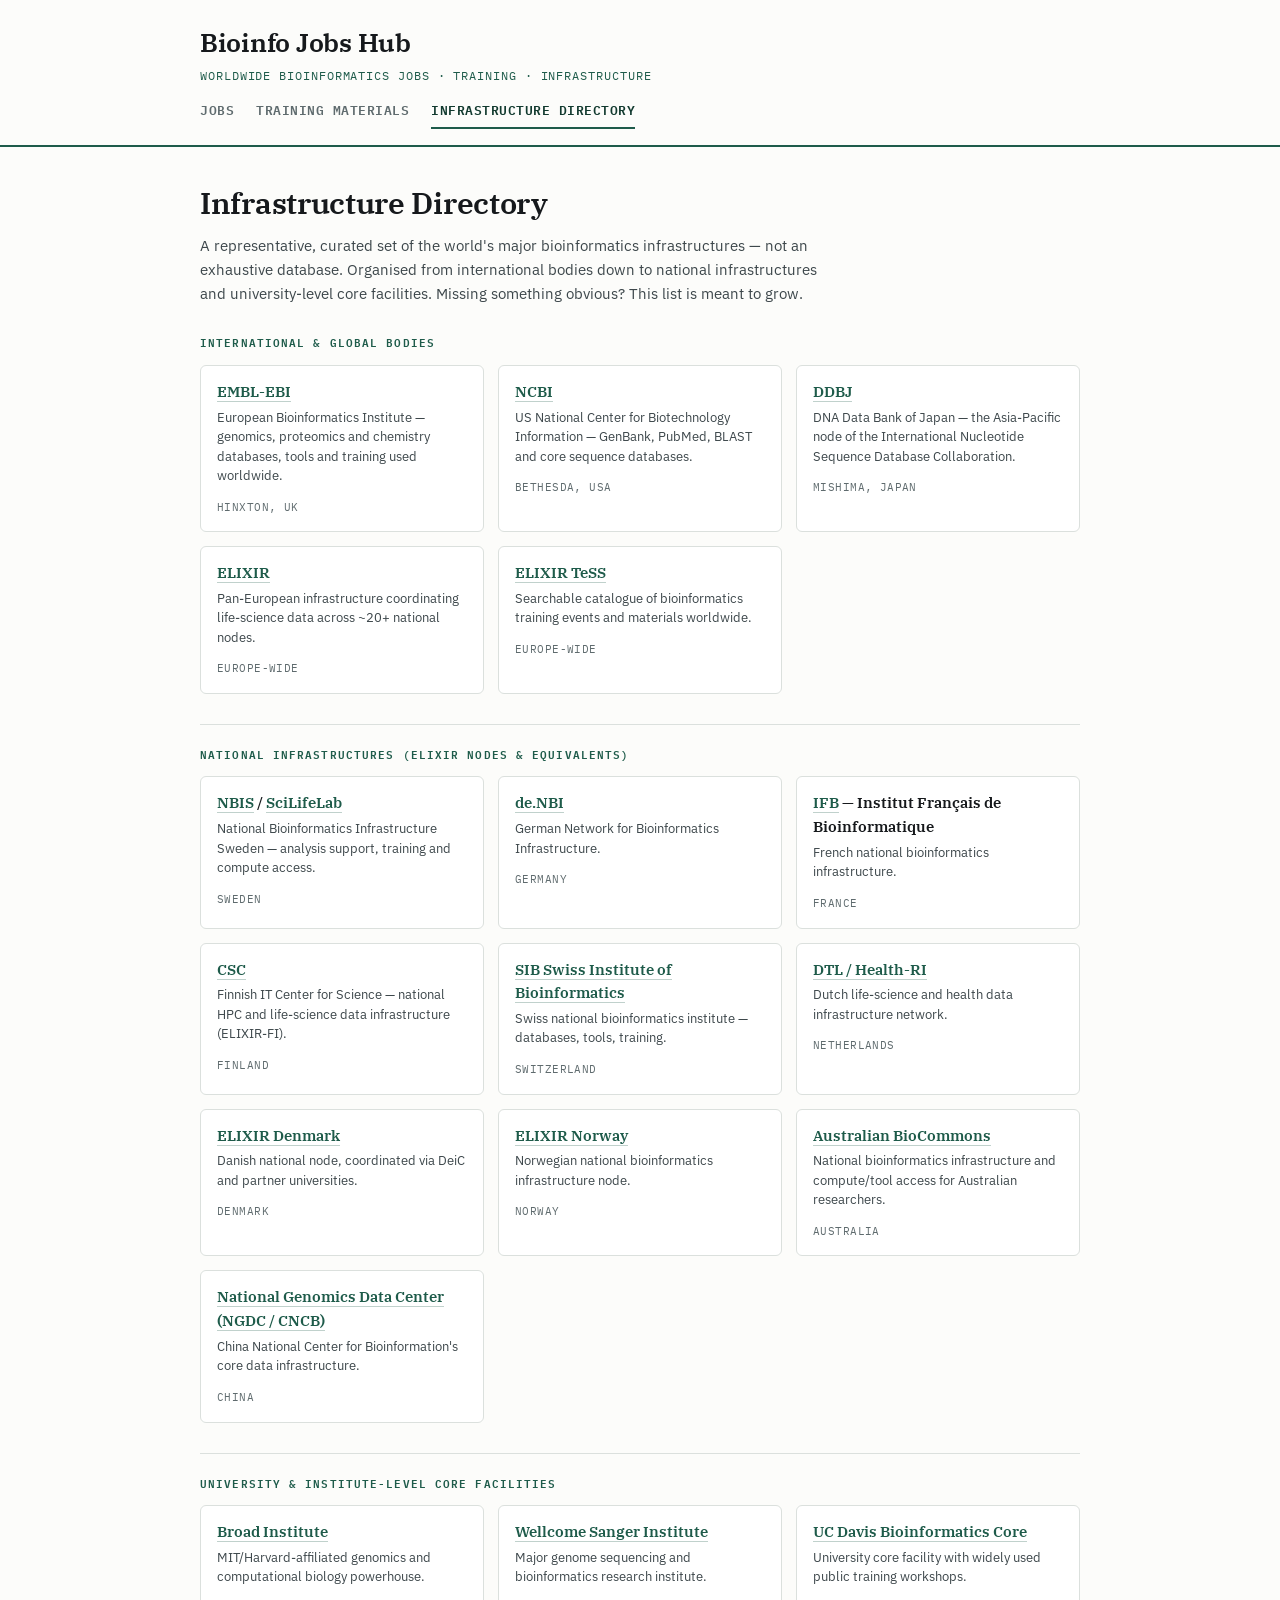
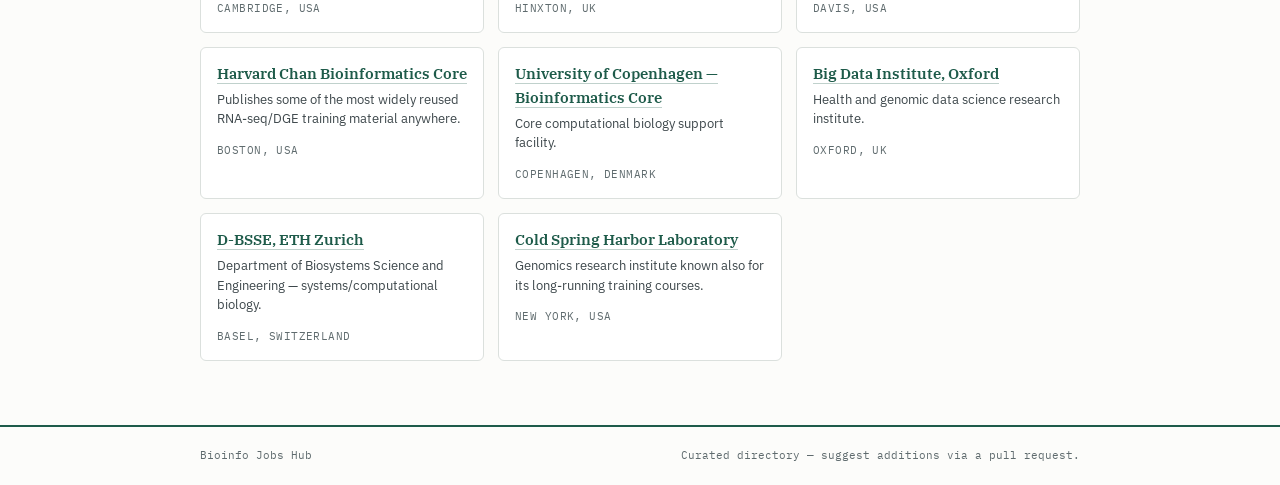
==== infrastructure.html @ d7e903f0 "Initial site: worldwide bioinformatics jobs board, training materials and infrastructure directory -" ====
<!DOCTYPE html>
<html lang="en">
<head>
<meta charset="utf-8">
<meta name="viewport" content="width=device-width, initial-scale=1">
<title>Infrastructure Directory — Bioinfo Jobs Hub</title>
<meta name="description" content="Worldwide bioinformatics infrastructure: international bodies, national infrastructures, and university-level core facilities.">
<link rel="preconnect" href="https://fonts.googleapis.com">
<link rel="preconnect" href="https://fonts.gstatic.com" crossorigin>
<link href="https://fonts.googleapis.com/css2?family=IBM+Plex+Mono:wght@400;500;600&family=IBM+Plex+Sans:wght@400;500;600&family=IBM+Plex+Serif:wght@400;500;600&display=swap" rel="stylesheet">
<link rel="stylesheet" href="assets/style.css">
</head>
<body>

<header class="site">
  <div class="wrap">
    <h1 class="brand"><a href="index.html">Bioinfo Jobs Hub</a></h1>
    <p class="tagline">Worldwide bioinformatics jobs · training · infrastructure</p>
    <nav class="tabs">
      <a href="index.html">Jobs</a>
      <a href="training.html">Training Materials</a>
      <a href="infrastructure.html" class="active">Infrastructure Directory</a>
    </nav>
  </div>
</header>

<main>
  <div class="wrap">
    <h1 class="page-title">Infrastructure Directory</h1>
    <p class="page-sub">A representative, curated set of the world's major bioinformatics infrastructures — not an exhaustive database. Organised from international bodies down to national infrastructures and university-level core facilities. Missing something obvious? This list is meant to grow.</p>

    <section class="category">
      <h2>International &amp; global bodies</h2>
      <div class="res-grid">
        <div class="res-card"><h3><a href="https://www.ebi.ac.uk/" target="_blank" rel="noopener">EMBL-EBI</a></h3><p>European Bioinformatics Institute — genomics, proteomics and chemistry databases, tools and training used worldwide.</p><span class="loc">Hinxton, UK</span></div>
        <div class="res-card"><h3><a href="https://www.ncbi.nlm.nih.gov/" target="_blank" rel="noopener">NCBI</a></h3><p>US National Center for Biotechnology Information — GenBank, PubMed, BLAST and core sequence databases.</p><span class="loc">Bethesda, USA</span></div>
        <div class="res-card"><h3><a href="https://www.ddbj.nig.ac.jp/" target="_blank" rel="noopener">DDBJ</a></h3><p>DNA Data Bank of Japan — the Asia-Pacific node of the International Nucleotide Sequence Database Collaboration.</p><span class="loc">Mishima, Japan</span></div>
        <div class="res-card"><h3><a href="https://elixir-europe.org/" target="_blank" rel="noopener">ELIXIR</a></h3><p>Pan-European infrastructure coordinating life-science data across ~20+ national nodes.</p><span class="loc">Europe-wide</span></div>
        <div class="res-card"><h3><a href="https://tess.elixir-europe.org/" target="_blank" rel="noopener">ELIXIR TeSS</a></h3><p>Searchable catalogue of bioinformatics training events and materials worldwide.</p><span class="loc">Europe-wide</span></div>
      </div>
    </section>

    <section class="category">
      <h2>National infrastructures (ELIXIR nodes &amp; equivalents)</h2>
      <div class="res-grid">
        <div class="res-card"><h3><a href="https://nbis.se/" target="_blank" rel="noopener">NBIS</a> / <a href="https://www.scilifelab.se/" target="_blank" rel="noopener">SciLifeLab</a></h3><p>National Bioinformatics Infrastructure Sweden — analysis support, training and compute access.</p><span class="loc">Sweden</span></div>
        <div class="res-card"><h3><a href="https://www.denbi.de/" target="_blank" rel="noopener">de.NBI</a></h3><p>German Network for Bioinformatics Infrastructure.</p><span class="loc">Germany</span></div>
        <div class="res-card"><h3><a href="https://www.france-bioinformatique.fr/" target="_blank" rel="noopener">IFB</a> — Institut Français de Bioinformatique</h3><p>French national bioinformatics infrastructure.</p><span class="loc">France</span></div>
        <div class="res-card"><h3><a href="https://www.csc.fi/" target="_blank" rel="noopener">CSC</a></h3><p>Finnish IT Center for Science — national HPC and life-science data infrastructure (ELIXIR-FI).</p><span class="loc">Finland</span></div>
        <div class="res-card"><h3><a href="https://www.sib.swiss/" target="_blank" rel="noopener">SIB Swiss Institute of Bioinformatics</a></h3><p>Swiss national bioinformatics institute — databases, tools, training.</p><span class="loc">Switzerland</span></div>
        <div class="res-card"><h3><a href="https://www.dtls.nl/" target="_blank" rel="noopener">DTL / Health-RI</a></h3><p>Dutch life-science and health data infrastructure network.</p><span class="loc">Netherlands</span></div>
        <div class="res-card"><h3><a href="https://elixirdenmark.dk/" target="_blank" rel="noopener">ELIXIR Denmark</a></h3><p>Danish national node, coordinated via DeiC and partner universities.</p><span class="loc">Denmark</span></div>
        <div class="res-card"><h3><a href="https://elixir.no/" target="_blank" rel="noopener">ELIXIR Norway</a></h3><p>Norwegian national bioinformatics infrastructure node.</p><span class="loc">Norway</span></div>
        <div class="res-card"><h3><a href="https://www.biocommons.org.au/" target="_blank" rel="noopener">Australian BioCommons</a></h3><p>National bioinformatics infrastructure and compute/tool access for Australian researchers.</p><span class="loc">Australia</span></div>
        <div class="res-card"><h3><a href="https://ngdc.cncb.ac.cn/" target="_blank" rel="noopener">National Genomics Data Center (NGDC / CNCB)</a></h3><p>China National Center for Bioinformation's core data infrastructure.</p><span class="loc">China</span></div>
      </div>
    </section>

    <section class="category">
      <h2>University &amp; institute-level core facilities</h2>
      <div class="res-grid">
        <div class="res-card"><h3><a href="https://www.broadinstitute.org/" target="_blank" rel="noopener">Broad Institute</a></h3><p>MIT/Harvard-affiliated genomics and computational biology powerhouse.</p><span class="loc">Cambridge, USA</span></div>
        <div class="res-card"><h3><a href="https://www.sanger.ac.uk/" target="_blank" rel="noopener">Wellcome Sanger Institute</a></h3><p>Major genome sequencing and bioinformatics research institute.</p><span class="loc">Hinxton, UK</span></div>
        <div class="res-card"><h3><a href="https://bioinformatics.ucdavis.edu/" target="_blank" rel="noopener">UC Davis Bioinformatics Core</a></h3><p>University core facility with widely used public training workshops.</p><span class="loc">Davis, USA</span></div>
        <div class="res-card"><h3><a href="https://bioinformatics.sph.harvard.edu/" target="_blank" rel="noopener">Harvard Chan Bioinformatics Core</a></h3><p>Publishes some of the most widely reused RNA-seq/DGE training material anywhere.</p><span class="loc">Boston, USA</span></div>
        <div class="res-card"><h3><a href="https://www.bmc.med.ku.dk/" target="_blank" rel="noopener">University of Copenhagen — Bioinformatics Core</a></h3><p>Core computational biology support facility.</p><span class="loc">Copenhagen, Denmark</span></div>
        <div class="res-card"><h3><a href="https://www.bdi.ox.ac.uk/" target="_blank" rel="noopener">Big Data Institute, Oxford</a></h3><p>Health and genomic data science research institute.</p><span class="loc">Oxford, UK</span></div>
        <div class="res-card"><h3><a href="https://bsse.ethz.ch/" target="_blank" rel="noopener">D-BSSE, ETH Zurich</a></h3><p>Department of Biosystems Science and Engineering — systems/computational biology.</p><span class="loc">Basel, Switzerland</span></div>
        <div class="res-card"><h3><a href="https://www.cshl.edu/" target="_blank" rel="noopener">Cold Spring Harbor Laboratory</a></h3><p>Genomics research institute known also for its long-running training courses.</p><span class="loc">New York, USA</span></div>
      </div>
    </section>

  </div>
</main>

<footer class="site">
  <div class="wrap">
    <span>Bioinfo Jobs Hub</span>
    <span>Curated directory — suggest additions via a pull request.</span>
  </div>
</footer>

</body>
</html>
---- assets/style.css ----
:root{
  --ink:#16191c;
  --ink-soft:#3d474b;
  --paper:#fcfcfa;
  --spruce:#1e5b4a;
  --spruce-deep:#123a2f;
  --tint:#e8efeb;
  --rail:#5f6b6e;
  --hair:#dbe0dd;
  --measure:920px;
}

*{box-sizing:border-box;}

body{
  margin:0;
  background:var(--paper);
  color:var(--ink);
  font-family:"IBM Plex Sans",-apple-system,BlinkMacSystemFont,"Segoe UI",Helvetica,Arial,sans-serif;
  font-size:15px;
  line-height:1.58;
  -webkit-font-smoothing:antialiased;
}

a{color:var(--spruce);text-decoration:none;border-bottom:1px solid rgba(30,91,74,.28);}
a:hover{border-bottom-color:var(--spruce);}
a:focus-visible{outline:2px solid var(--spruce);outline-offset:2px;border-radius:2px;}

.wrap{max-width:var(--measure);margin:0 auto;padding:0 20px;}

/* ---------- header / nav ---------- */

header.site{border-bottom:2px solid var(--spruce);background:var(--paper);}
header.site .wrap{padding:22px 20px 16px;}

.brand{
  font-family:"IBM Plex Serif",Georgia,serif;
  font-weight:600;
  font-size:26px;
  letter-spacing:-.01em;
  margin:0 0 4px;
  color:var(--ink);
}
.brand a{color:inherit;border-bottom:0;}
.tagline{
  font-family:"IBM Plex Mono",ui-monospace,monospace;
  font-size:11.5px;
  letter-spacing:.08em;
  text-transform:uppercase;
  color:var(--spruce);
  margin:0 0 16px;
}

nav.tabs{display:flex;gap:22px;flex-wrap:wrap;}
nav.tabs a{
  font-family:"IBM Plex Mono",ui-monospace,monospace;
  font-size:12.5px;
  font-weight:600;
  letter-spacing:.04em;
  text-transform:uppercase;
  color:var(--rail);
  border-bottom:2px solid transparent;
  padding-bottom:6px;
}
nav.tabs a:hover{color:var(--spruce);}
nav.tabs a.active{color:var(--spruce-deep);border-bottom-color:var(--spruce);}

/* ---------- main ---------- */

main{padding:32px 0 64px;}

h1.page-title{
  font-family:"IBM Plex Serif",Georgia,serif;
  font-size:30px;
  font-weight:600;
  margin:0 0 8px;
  letter-spacing:-.01em;
}
p.page-sub{color:var(--ink-soft);margin:0 0 28px;max-width:640px;}

.status-bar{
  display:flex;
  flex-wrap:wrap;
  gap:8px 20px;
  align-items:center;
  font-family:"IBM Plex Mono",ui-monospace,monospace;
  font-size:11.5px;
  color:var(--rail);
  border-top:1px solid var(--hair);
  border-bottom:1px solid var(--hair);
  padding:10px 0;
  margin:0 0 26px;
}
.status-bar b{color:var(--spruce-deep);}
.status-dot{display:inline-block;width:7px;height:7px;border-radius:50%;margin-right:5px;vertical-align:middle;}
.status-dot.ok{background:var(--spruce);}
.status-dot.stale{background:#b8860b;}
.status-dot.fail{background:#b13a3a;}

/* ---------- controls ---------- */

.controls{
  display:flex;
  flex-wrap:wrap;
  gap:10px;
  margin:0 0 22px;
}
.controls input[type="search"],
.controls select{
  font-family:inherit;
  font-size:13.5px;
  padding:9px 12px;
  border:1px solid var(--hair);
  border-radius:4px;
  background:#fff;
  color:var(--ink);
}
.controls input[type="search"]{flex:1 1 240px;}
.controls select{flex:0 0 auto;}

/* ---------- job cards ---------- */

.job-list{display:flex;flex-direction:column;gap:0;}
.job-card{
  padding:16px 0;
  border-bottom:1px solid var(--hair);
  display:grid;
  grid-template-columns:1fr auto;
  gap:4px 16px;
}
.job-card:first-child{padding-top:0;}
.job-title{
  font-family:"IBM Plex Serif",Georgia,serif;
  font-size:16.5px;
  font-weight:600;
  margin:0;
  grid-column:1;
}
.job-org{font-size:13.5px;color:var(--ink-soft);grid-column:1;margin:2px 0 6px;}
.job-meta{
  grid-column:1;
  display:flex;
  flex-wrap:wrap;
  gap:6px 14px;
  font-family:"IBM Plex Mono",ui-monospace,monospace;
  font-size:11px;
  color:var(--rail);
}
.job-meta .tag{
  background:var(--tint);
  color:var(--spruce-deep);
  padding:2px 7px;
  border-radius:3px;
  font-weight:500;
}
.job-when{
  grid-column:2;
  grid-row:1 / span 3;
  align-self:start;
  font-family:"IBM Plex Mono",ui-monospace,monospace;
  font-size:11px;
  color:var(--rail);
  white-space:nowrap;
  text-align:right;
  padding-top:3px;
}
.job-card a.job-link{border-bottom:0;color:inherit;}
.job-card a.job-link:hover .job-title{border-bottom:1px solid var(--spruce);}
.empty-state{color:var(--rail);font-style:italic;padding:20px 0;}

/* ---------- elsewhere panel ---------- */

.elsewhere{
  margin-top:40px;
  padding-top:20px;
  border-top:2px solid var(--spruce);
}
.elsewhere h2{
  font-family:"IBM Plex Mono",ui-monospace,monospace;
  font-size:11px;
  font-weight:600;
  letter-spacing:.1em;
  text-transform:uppercase;
  color:var(--spruce);
  margin:0 0 10px;
}
.elsewhere p{color:var(--ink-soft);font-size:13.5px;margin:0 0 12px;}
.elsewhere ul{margin:0;padding-left:18px;}
.elsewhere li{margin-bottom:6px;font-size:13.5px;}

/* ---------- directory (training / infrastructure) ---------- */

.category{
  margin-top:30px;
  padding-top:20px;
  border-top:1px solid var(--hair);
}
.category:first-of-type{margin-top:0;padding-top:0;border-top:0;}
.category h2{
  font-family:"IBM Plex Mono",ui-monospace,monospace;
  font-size:11px;
  font-weight:600;
  letter-spacing:.1em;
  text-transform:uppercase;
  color:var(--spruce);
  margin:0 0 14px;
}
.res-grid{display:grid;grid-template-columns:repeat(auto-fill,minmax(260px,1fr));gap:14px;}
.res-card{
  border:1px solid var(--hair);
  border-radius:6px;
  padding:14px 16px;
  background:#fff;
}
.res-card h3{
  font-family:"IBM Plex Serif",Georgia,serif;
  font-size:15px;
  font-weight:600;
  margin:0 0 4px;
}
.res-card p{font-size:13px;color:var(--ink-soft);margin:0 0 8px;line-height:1.5;}
.res-card .loc{
  font-family:"IBM Plex Mono",ui-monospace,monospace;
  font-size:10.5px;
  color:var(--rail);
  text-transform:uppercase;
  letter-spacing:.04em;
}

/* ---------- footer ---------- */

footer.site{
  border-top:2px solid var(--spruce);
  padding:20px 0;
  font-family:"IBM Plex Mono",ui-monospace,monospace;
  font-size:11px;
  color:var(--rail);
}
footer.site .wrap{display:flex;justify-content:space-between;flex-wrap:wrap;gap:8px;}

/* ---------- responsive ---------- */

@media (max-width:640px){
  .job-card{grid-template-columns:1fr;}
  .job-when{grid-row:auto;grid-column:1;text-align:left;margin-top:6px;}
  .res-grid{grid-template-columns:1fr;}
}
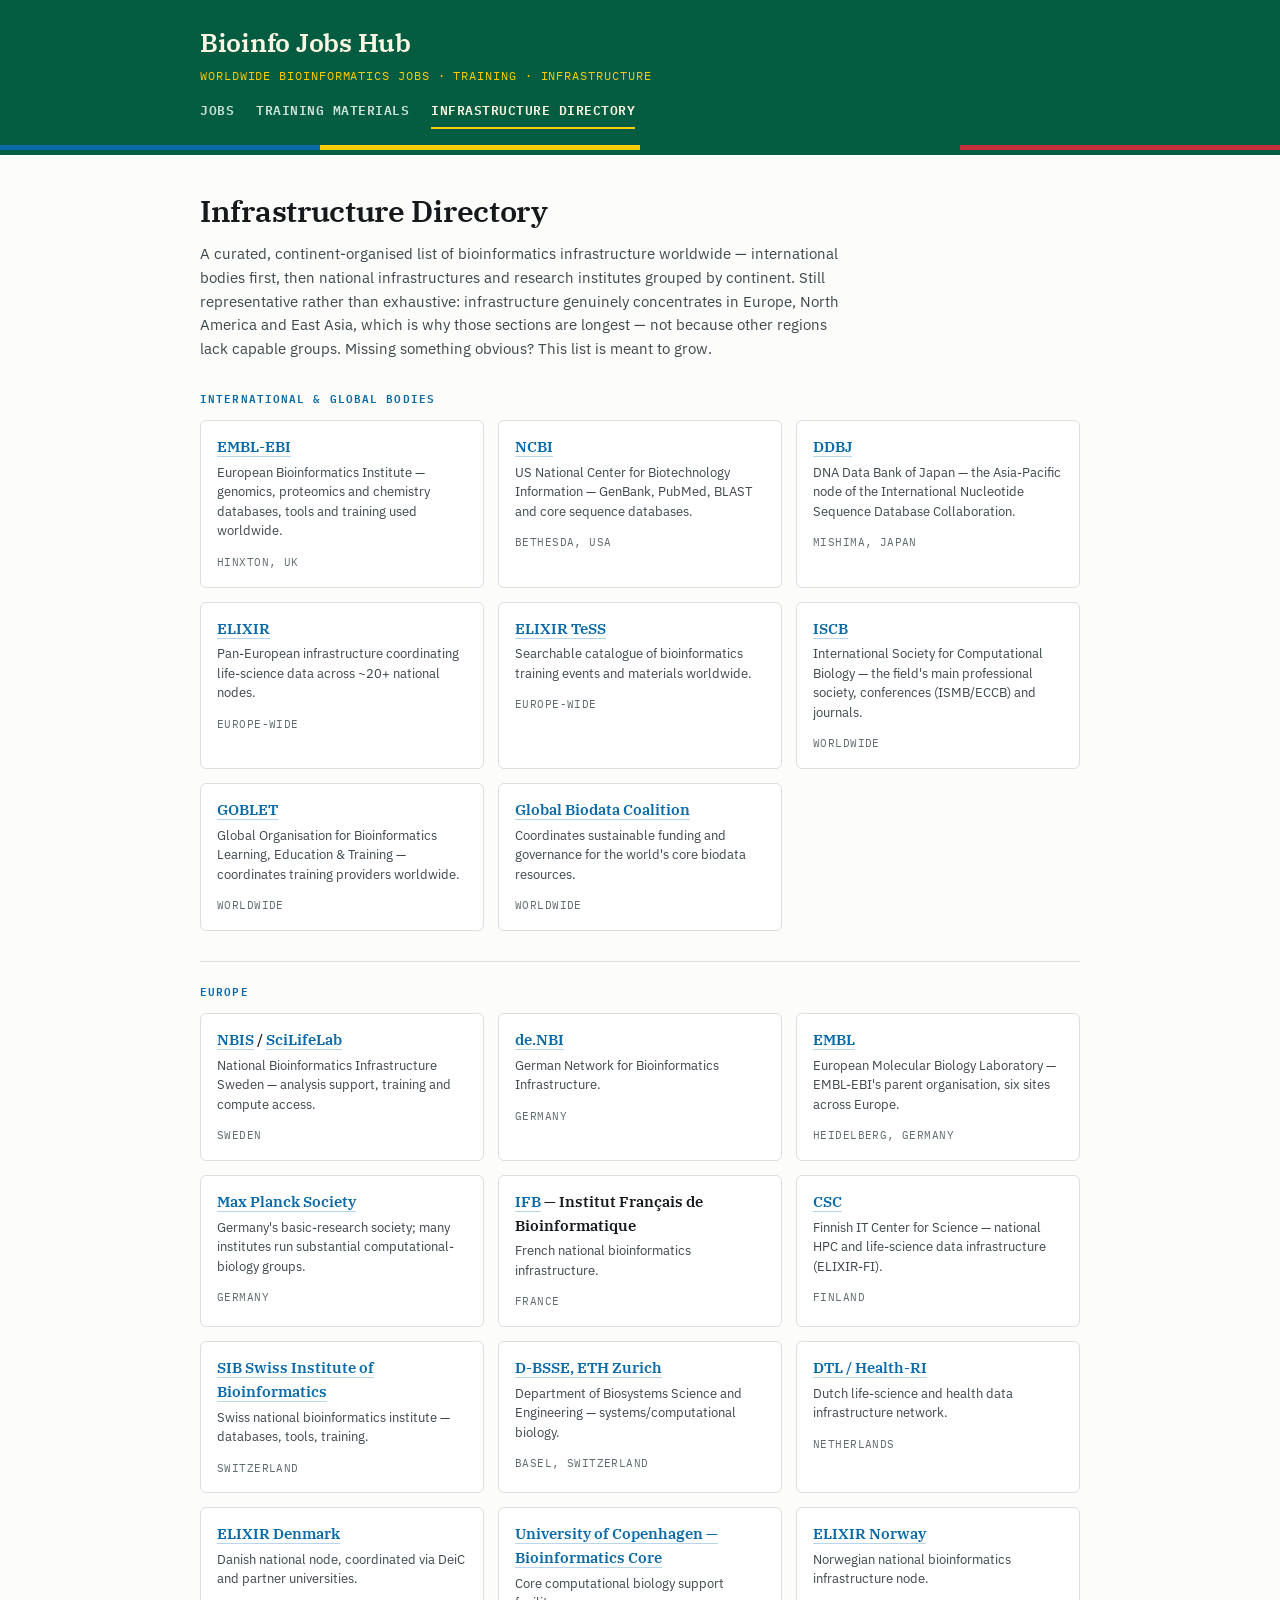
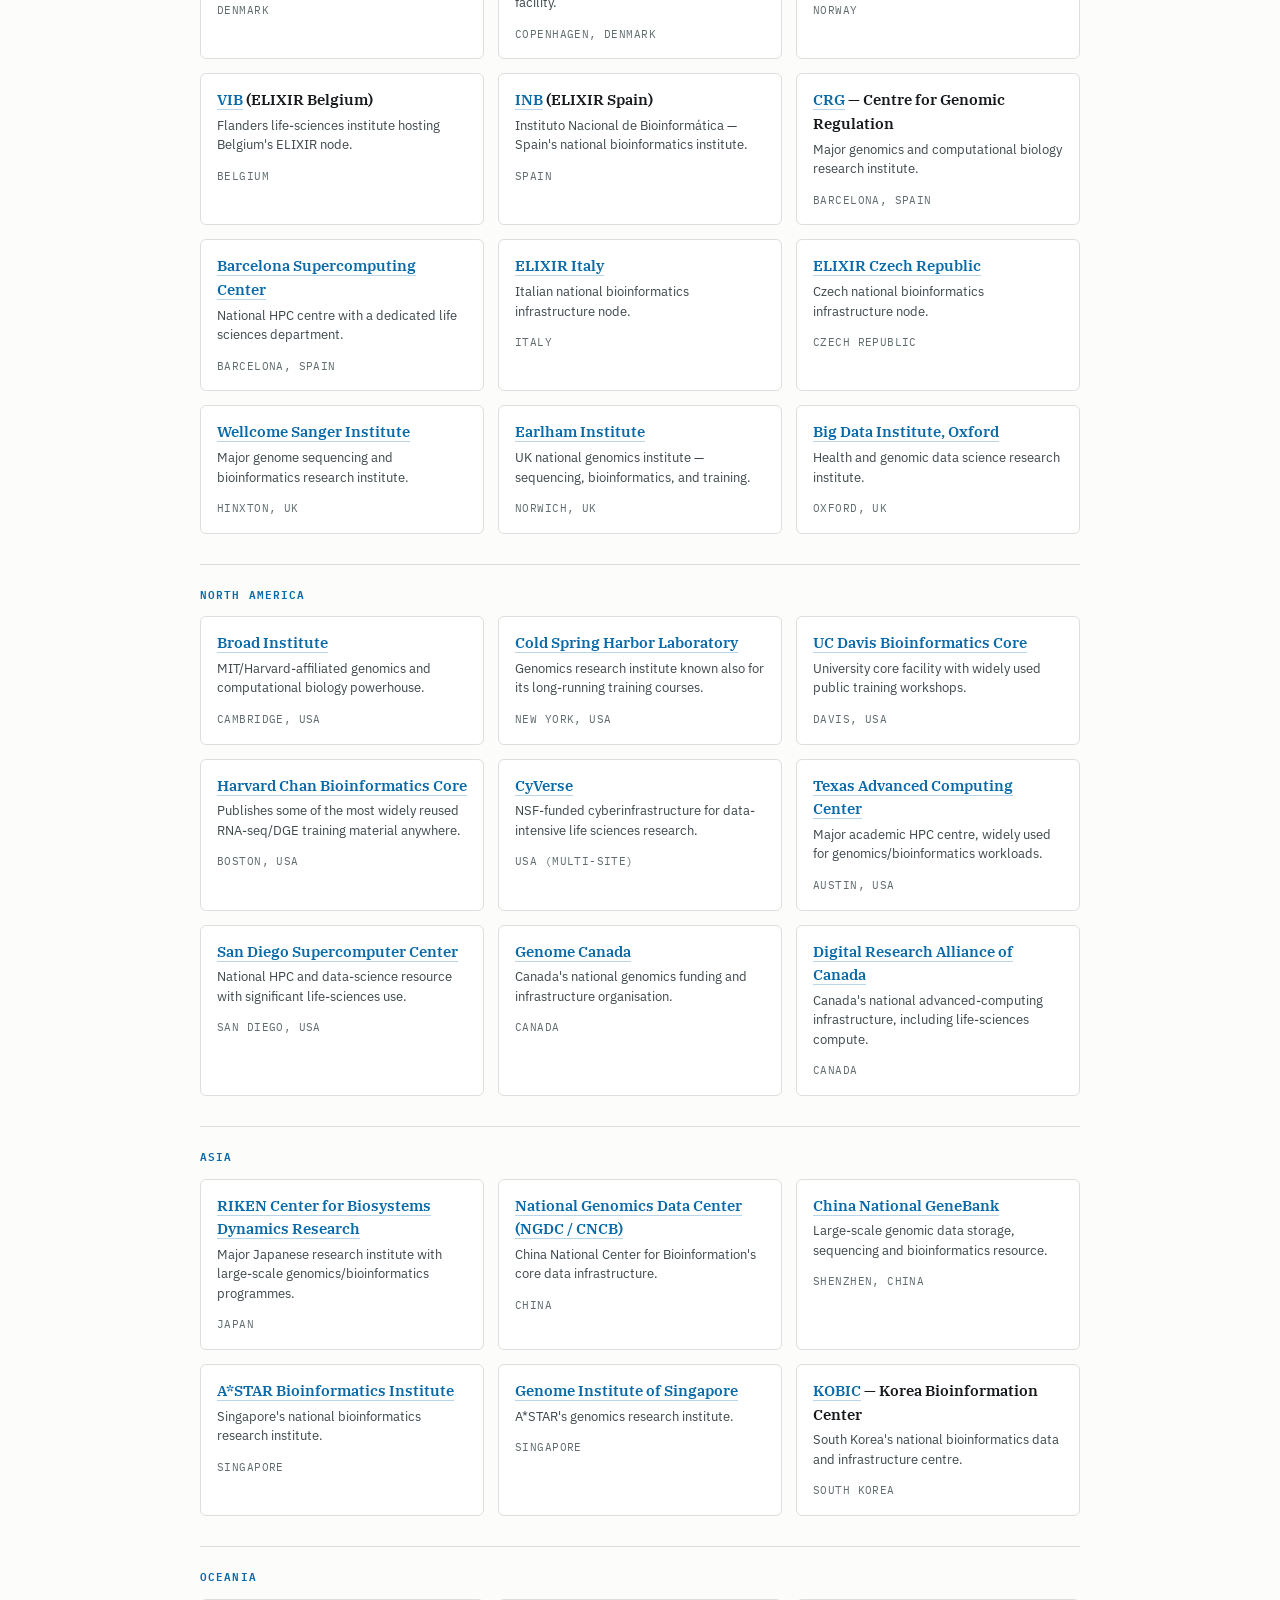
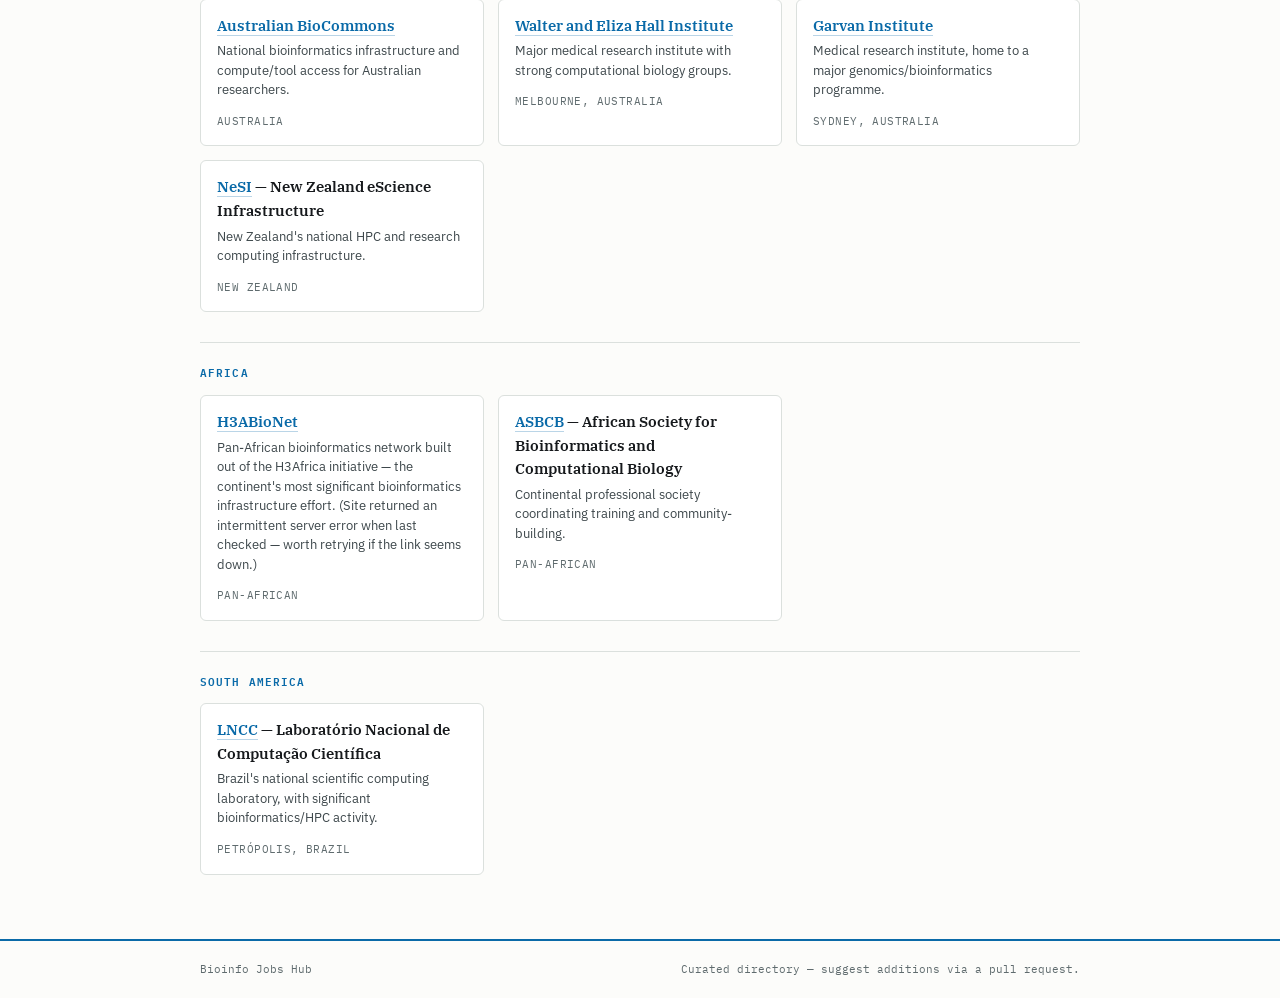
==== commit 2a67e7b5: "Reorganise Infrastructure Directory by continent, more than double the list International & global b" ====
--- a/infrastructure.html
+++ b/infrastructure.html
@@ -4,7 +4,7 @@
 <meta charset="utf-8">
 <meta name="viewport" content="width=device-width, initial-scale=1">
 <title>Infrastructure Directory — Bioinfo Jobs Hub</title>
-<meta name="description" content="Worldwide bioinformatics infrastructure: international bodies, national infrastructures, and university-level core facilities.">
+<meta name="description" content="Worldwide bioinformatics infrastructure, organised continent by continent: international bodies, national infrastructures, and research institutes.">
 <link rel="preconnect" href="https://fonts.googleapis.com">
 <link rel="preconnect" href="https://fonts.gstatic.com" crossorigin>
 <link href="https://fonts.googleapis.com/css2?family=IBM+Plex+Mono:wght@400;500;600&family=IBM+Plex+Sans:wght@400;500;600&family=IBM+Plex+Serif:wght@400;500;600&display=swap" rel="stylesheet">
@@ -27,7 +27,7 @@
 <main>
   <div class="wrap">
     <h1 class="page-title">Infrastructure Directory</h1>
-    <p class="page-sub">A representative, curated set of the world's major bioinformatics infrastructures — not an exhaustive database. Organised from international bodies down to national infrastructures and university-level core facilities. Missing something obvious? This list is meant to grow.</p>
+    <p class="page-sub">A curated, continent-organised list of bioinformatics infrastructure worldwide — international bodies first, then national infrastructures and research institutes grouped by continent. Still representative rather than exhaustive: infrastructure genuinely concentrates in Europe, North America and East Asia, which is why those sections are longest — not because other regions lack capable groups. Missing something obvious? This list is meant to grow.</p>
 
     <section class="category">
       <h2>International &amp; global bodies</h2>
@@ -37,36 +37,88 @@
         <div class="res-card"><h3><a href="https://www.ddbj.nig.ac.jp/" target="_blank" rel="noopener">DDBJ</a></h3><p>DNA Data Bank of Japan — the Asia-Pacific node of the International Nucleotide Sequence Database Collaboration.</p><span class="loc">Mishima, Japan</span></div>
         <div class="res-card"><h3><a href="https://elixir-europe.org/" target="_blank" rel="noopener">ELIXIR</a></h3><p>Pan-European infrastructure coordinating life-science data across ~20+ national nodes.</p><span class="loc">Europe-wide</span></div>
         <div class="res-card"><h3><a href="https://tess.elixir-europe.org/" target="_blank" rel="noopener">ELIXIR TeSS</a></h3><p>Searchable catalogue of bioinformatics training events and materials worldwide.</p><span class="loc">Europe-wide</span></div>
+        <div class="res-card"><h3><a href="https://www.iscb.org/" target="_blank" rel="noopener">ISCB</a></h3><p>International Society for Computational Biology — the field's main professional society, conferences (ISMB/ECCB) and journals.</p><span class="loc">Worldwide</span></div>
+        <div class="res-card"><h3><a href="https://www.mygoblet.org/" target="_blank" rel="noopener">GOBLET</a></h3><p>Global Organisation for Bioinformatics Learning, Education & Training — coordinates training providers worldwide.</p><span class="loc">Worldwide</span></div>
+        <div class="res-card"><h3><a href="https://globalbiodata.org/" target="_blank" rel="noopener">Global Biodata Coalition</a></h3><p>Coordinates sustainable funding and governance for the world's core biodata resources.</p><span class="loc">Worldwide</span></div>
       </div>
     </section>
 
     <section class="category">
-      <h2>National infrastructures (ELIXIR nodes &amp; equivalents)</h2>
+      <h2>Europe</h2>
       <div class="res-grid">
         <div class="res-card"><h3><a href="https://nbis.se/" target="_blank" rel="noopener">NBIS</a> / <a href="https://www.scilifelab.se/" target="_blank" rel="noopener">SciLifeLab</a></h3><p>National Bioinformatics Infrastructure Sweden — analysis support, training and compute access.</p><span class="loc">Sweden</span></div>
         <div class="res-card"><h3><a href="https://www.denbi.de/" target="_blank" rel="noopener">de.NBI</a></h3><p>German Network for Bioinformatics Infrastructure.</p><span class="loc">Germany</span></div>
+        <div class="res-card"><h3><a href="https://www.embl.org/" target="_blank" rel="noopener">EMBL</a></h3><p>European Molecular Biology Laboratory — EMBL-EBI's parent organisation, six sites across Europe.</p><span class="loc">Heidelberg, Germany</span></div>
+        <div class="res-card"><h3><a href="https://www.mpg.de/" target="_blank" rel="noopener">Max Planck Society</a></h3><p>Germany's basic-research society; many institutes run substantial computational-biology groups.</p><span class="loc">Germany</span></div>
         <div class="res-card"><h3><a href="https://www.france-bioinformatique.fr/" target="_blank" rel="noopener">IFB</a> — Institut Français de Bioinformatique</h3><p>French national bioinformatics infrastructure.</p><span class="loc">France</span></div>
         <div class="res-card"><h3><a href="https://www.csc.fi/" target="_blank" rel="noopener">CSC</a></h3><p>Finnish IT Center for Science — national HPC and life-science data infrastructure (ELIXIR-FI).</p><span class="loc">Finland</span></div>
         <div class="res-card"><h3><a href="https://www.sib.swiss/" target="_blank" rel="noopener">SIB Swiss Institute of Bioinformatics</a></h3><p>Swiss national bioinformatics institute — databases, tools, training.</p><span class="loc">Switzerland</span></div>
+        <div class="res-card"><h3><a href="https://bsse.ethz.ch/" target="_blank" rel="noopener">D-BSSE, ETH Zurich</a></h3><p>Department of Biosystems Science and Engineering — systems/computational biology.</p><span class="loc">Basel, Switzerland</span></div>
         <div class="res-card"><h3><a href="https://www.dtls.nl/" target="_blank" rel="noopener">DTL / Health-RI</a></h3><p>Dutch life-science and health data infrastructure network.</p><span class="loc">Netherlands</span></div>
         <div class="res-card"><h3><a href="https://elixirdenmark.dk/" target="_blank" rel="noopener">ELIXIR Denmark</a></h3><p>Danish national node, coordinated via DeiC and partner universities.</p><span class="loc">Denmark</span></div>
+        <div class="res-card"><h3><a href="https://www.bmc.med.ku.dk/" target="_blank" rel="noopener">University of Copenhagen — Bioinformatics Core</a></h3><p>Core computational biology support facility.</p><span class="loc">Copenhagen, Denmark</span></div>
         <div class="res-card"><h3><a href="https://elixir.no/" target="_blank" rel="noopener">ELIXIR Norway</a></h3><p>Norwegian national bioinformatics infrastructure node.</p><span class="loc">Norway</span></div>
-        <div class="res-card"><h3><a href="https://www.biocommons.org.au/" target="_blank" rel="noopener">Australian BioCommons</a></h3><p>National bioinformatics infrastructure and compute/tool access for Australian researchers.</p><span class="loc">Australia</span></div>
-        <div class="res-card"><h3><a href="https://ngdc.cncb.ac.cn/" target="_blank" rel="noopener">National Genomics Data Center (NGDC / CNCB)</a></h3><p>China National Center for Bioinformation's core data infrastructure.</p><span class="loc">China</span></div>
+        <div class="res-card"><h3><a href="https://vib.be/" target="_blank" rel="noopener">VIB</a> (ELIXIR Belgium)</h3><p>Flanders life-sciences institute hosting Belgium's ELIXIR node.</p><span class="loc">Belgium</span></div>
+        <div class="res-card"><h3><a href="https://www.inab.org/" target="_blank" rel="noopener">INB</a> (ELIXIR Spain)</h3><p>Instituto Nacional de Bioinformática — Spain's national bioinformatics institute.</p><span class="loc">Spain</span></div>
+        <div class="res-card"><h3><a href="https://www.crg.eu/" target="_blank" rel="noopener">CRG</a> — Centre for Genomic Regulation</h3><p>Major genomics and computational biology research institute.</p><span class="loc">Barcelona, Spain</span></div>
+        <div class="res-card"><h3><a href="https://www.bsc.es/" target="_blank" rel="noopener">Barcelona Supercomputing Center</a></h3><p>National HPC centre with a dedicated life sciences department.</p><span class="loc">Barcelona, Spain</span></div>
+        <div class="res-card"><h3><a href="https://elixir-italy.org/" target="_blank" rel="noopener">ELIXIR Italy</a></h3><p>Italian national bioinformatics infrastructure node.</p><span class="loc">Italy</span></div>
+        <div class="res-card"><h3><a href="https://elixir-czech.cz/" target="_blank" rel="noopener">ELIXIR Czech Republic</a></h3><p>Czech national bioinformatics infrastructure node.</p><span class="loc">Czech Republic</span></div>
+        <div class="res-card"><h3><a href="https://www.sanger.ac.uk/" target="_blank" rel="noopener">Wellcome Sanger Institute</a></h3><p>Major genome sequencing and bioinformatics research institute.</p><span class="loc">Hinxton, UK</span></div>
+        <div class="res-card"><h3><a href="https://www.earlham.ac.uk/" target="_blank" rel="noopener">Earlham Institute</a></h3><p>UK national genomics institute — sequencing, bioinformatics, and training.</p><span class="loc">Norwich, UK</span></div>
+        <div class="res-card"><h3><a href="https://www.bdi.ox.ac.uk/" target="_blank" rel="noopener">Big Data Institute, Oxford</a></h3><p>Health and genomic data science research institute.</p><span class="loc">Oxford, UK</span></div>
       </div>
     </section>
 
     <section class="category">
-      <h2>University &amp; institute-level core facilities</h2>
+      <h2>North America</h2>
       <div class="res-grid">
         <div class="res-card"><h3><a href="https://www.broadinstitute.org/" target="_blank" rel="noopener">Broad Institute</a></h3><p>MIT/Harvard-affiliated genomics and computational biology powerhouse.</p><span class="loc">Cambridge, USA</span></div>
-        <div class="res-card"><h3><a href="https://www.sanger.ac.uk/" target="_blank" rel="noopener">Wellcome Sanger Institute</a></h3><p>Major genome sequencing and bioinformatics research institute.</p><span class="loc">Hinxton, UK</span></div>
+        <div class="res-card"><h3><a href="https://www.cshl.edu/" target="_blank" rel="noopener">Cold Spring Harbor Laboratory</a></h3><p>Genomics research institute known also for its long-running training courses.</p><span class="loc">New York, USA</span></div>
         <div class="res-card"><h3><a href="https://bioinformatics.ucdavis.edu/" target="_blank" rel="noopener">UC Davis Bioinformatics Core</a></h3><p>University core facility with widely used public training workshops.</p><span class="loc">Davis, USA</span></div>
         <div class="res-card"><h3><a href="https://bioinformatics.sph.harvard.edu/" target="_blank" rel="noopener">Harvard Chan Bioinformatics Core</a></h3><p>Publishes some of the most widely reused RNA-seq/DGE training material anywhere.</p><span class="loc">Boston, USA</span></div>
-        <div class="res-card"><h3><a href="https://www.bmc.med.ku.dk/" target="_blank" rel="noopener">University of Copenhagen — Bioinformatics Core</a></h3><p>Core computational biology support facility.</p><span class="loc">Copenhagen, Denmark</span></div>
-        <div class="res-card"><h3><a href="https://www.bdi.ox.ac.uk/" target="_blank" rel="noopener">Big Data Institute, Oxford</a></h3><p>Health and genomic data science research institute.</p><span class="loc">Oxford, UK</span></div>
-        <div class="res-card"><h3><a href="https://bsse.ethz.ch/" target="_blank" rel="noopener">D-BSSE, ETH Zurich</a></h3><p>Department of Biosystems Science and Engineering — systems/computational biology.</p><span class="loc">Basel, Switzerland</span></div>
-        <div class="res-card"><h3><a href="https://www.cshl.edu/" target="_blank" rel="noopener">Cold Spring Harbor Laboratory</a></h3><p>Genomics research institute known also for its long-running training courses.</p><span class="loc">New York, USA</span></div>
+        <div class="res-card"><h3><a href="https://www.cyverse.org/" target="_blank" rel="noopener">CyVerse</a></h3><p>NSF-funded cyberinfrastructure for data-intensive life sciences research.</p><span class="loc">USA (multi-site)</span></div>
+        <div class="res-card"><h3><a href="https://www.tacc.utexas.edu/" target="_blank" rel="noopener">Texas Advanced Computing Center</a></h3><p>Major academic HPC centre, widely used for genomics/bioinformatics workloads.</p><span class="loc">Austin, USA</span></div>
+        <div class="res-card"><h3><a href="https://www.sdsc.edu/" target="_blank" rel="noopener">San Diego Supercomputer Center</a></h3><p>National HPC and data-science resource with significant life-sciences use.</p><span class="loc">San Diego, USA</span></div>
+        <div class="res-card"><h3><a href="https://www.genomecanada.ca/" target="_blank" rel="noopener">Genome Canada</a></h3><p>Canada's national genomics funding and infrastructure organisation.</p><span class="loc">Canada</span></div>
+        <div class="res-card"><h3><a href="https://alliancecan.ca/" target="_blank" rel="noopener">Digital Research Alliance of Canada</a></h3><p>Canada's national advanced-computing infrastructure, including life-sciences compute.</p><span class="loc">Canada</span></div>
+      </div>
+    </section>
+
+    <section class="category">
+      <h2>Asia</h2>
+      <div class="res-grid">
+        <div class="res-card"><h3><a href="https://www.riken.jp/en/research/labs/bdr/" target="_blank" rel="noopener">RIKEN Center for Biosystems Dynamics Research</a></h3><p>Major Japanese research institute with large-scale genomics/bioinformatics programmes.</p><span class="loc">Japan</span></div>
+        <div class="res-card"><h3><a href="https://ngdc.cncb.ac.cn/" target="_blank" rel="noopener">National Genomics Data Center (NGDC / CNCB)</a></h3><p>China National Center for Bioinformation's core data infrastructure.</p><span class="loc">China</span></div>
+        <div class="res-card"><h3><a href="https://www.cngb.org/" target="_blank" rel="noopener">China National GeneBank</a></h3><p>Large-scale genomic data storage, sequencing and bioinformatics resource.</p><span class="loc">Shenzhen, China</span></div>
+        <div class="res-card"><h3><a href="https://www.a-star.edu.sg/bii" target="_blank" rel="noopener">A*STAR Bioinformatics Institute</a></h3><p>Singapore's national bioinformatics research institute.</p><span class="loc">Singapore</span></div>
+        <div class="res-card"><h3><a href="https://www.a-star.edu.sg/gis" target="_blank" rel="noopener">Genome Institute of Singapore</a></h3><p>A*STAR's genomics research institute.</p><span class="loc">Singapore</span></div>
+        <div class="res-card"><h3><a href="https://www.kobic.re.kr/kobic/" target="_blank" rel="noopener">KOBIC</a> — Korea Bioinformation Center</h3><p>South Korea's national bioinformatics data and infrastructure centre.</p><span class="loc">South Korea</span></div>
+      </div>
+    </section>
+
+    <section class="category">
+      <h2>Oceania</h2>
+      <div class="res-grid">
+        <div class="res-card"><h3><a href="https://www.biocommons.org.au/" target="_blank" rel="noopener">Australian BioCommons</a></h3><p>National bioinformatics infrastructure and compute/tool access for Australian researchers.</p><span class="loc">Australia</span></div>
+        <div class="res-card"><h3><a href="https://www.wehi.edu.au/" target="_blank" rel="noopener">Walter and Eliza Hall Institute</a></h3><p>Major medical research institute with strong computational biology groups.</p><span class="loc">Melbourne, Australia</span></div>
+        <div class="res-card"><h3><a href="https://www.garvan.org.au/" target="_blank" rel="noopener">Garvan Institute</a></h3><p>Medical research institute, home to a major genomics/bioinformatics programme.</p><span class="loc">Sydney, Australia</span></div>
+        <div class="res-card"><h3><a href="https://www.nesi.org.nz/" target="_blank" rel="noopener">NeSI</a> — New Zealand eScience Infrastructure</h3><p>New Zealand's national HPC and research computing infrastructure.</p><span class="loc">New Zealand</span></div>
+      </div>
+    </section>
+
+    <section class="category">
+      <h2>Africa</h2>
+      <div class="res-grid">
+        <div class="res-card"><h3><a href="https://www.h3abionet.org/" target="_blank" rel="noopener">H3ABioNet</a></h3><p>Pan-African bioinformatics network built out of the H3Africa initiative — the continent's most significant bioinformatics infrastructure effort. (Site returned an intermittent server error when last checked — worth retrying if the link seems down.)</p><span class="loc">Pan-African</span></div>
+        <div class="res-card"><h3><a href="https://asbcb.org/" target="_blank" rel="noopener">ASBCB</a> — African Society for Bioinformatics and Computational Biology</h3><p>Continental professional society coordinating training and community-building.</p><span class="loc">Pan-African</span></div>
+      </div>
+    </section>
+
+    <section class="category">
+      <h2>South America</h2>
+      <div class="res-grid">
+        <div class="res-card"><h3><a href="https://www.gov.br/lncc/" target="_blank" rel="noopener">LNCC</a> — Laboratório Nacional de Computação Científica</h3><p>Brazil's national scientific computing laboratory, with significant bioinformatics/HPC activity.</p><span class="loc">Petrópolis, Brazil</span></div>
       </div>
     </section>
 
--- a/assets/style.css
+++ b/assets/style.css
@@ -2,9 +2,14 @@
   --ink:#16191c;
   --ink-soft:#3d474b;
   --paper:#fcfcfa;
-  --spruce:#1e5b4a;
-  --spruce-deep:#123a2f;
-  --tint:#e8efeb;
+  /* Palette nods to both flags: Swedish blue/yellow (--spruce, --tint) and
+     Bangladesh green/red (--spruce-deep, --flag-red). Body text and the
+     main reading background stay dark-ink-on-off-white regardless -- see
+     the README note on why (accessibility/legibility, not decoration). */
+  --spruce:#0a6aa8;        /* Swedish blue -- links, accents, active states */
+  --spruce-deep:#045c41;   /* Bangladesh green -- header bg, emphasis text */
+  --tint:#fdf1c7;          /* soft Swedish yellow -- tag/badge backgrounds */
+  --flag-red:#c62f3d;      /* Bangladesh red -- used sparingly (fail status, stripe) */
   --rail:#5f6b6e;
   --hair:#dbe0dd;
   --measure:920px;
@@ -22,7 +27,7 @@
   -webkit-font-smoothing:antialiased;
 }
 
-a{color:var(--spruce);text-decoration:none;border-bottom:1px solid rgba(30,91,74,.28);}
+a{color:var(--spruce);text-decoration:none;border-bottom:1px solid rgba(10,106,168,.28);}
 a:hover{border-bottom-color:var(--spruce);}
 a:focus-visible{outline:2px solid var(--spruce);outline-offset:2px;border-radius:2px;}
 
@@ -30,8 +35,27 @@
 
 /* ---------- header / nav ---------- */
 
-header.site{border-bottom:2px solid var(--spruce);background:var(--paper);}
+header.site{
+  background:var(--spruce-deep);
+  position:relative;
+  padding-bottom:5px; /* room for the flag stripe below */
+}
 header.site .wrap{padding:22px 20px 16px;}
+/* Thin four-band stripe: Swedish blue/yellow + Bangladesh green/red --
+   the one place the palette is used literally/decoratively rather than
+   for legible text or UI state, and deliberately kept small (5px). */
+header.site::after{
+  content:"";
+  display:block;
+  height:5px;
+  background:linear-gradient(
+    to right,
+    var(--spruce) 0 25%,
+    #fecc02 25% 50%,
+    var(--spruce-deep) 50% 75%,
+    var(--flag-red) 75% 100%
+  );
+}
 
 .brand{
   font-family:"IBM Plex Serif",Georgia,serif;
@@ -39,7 +63,7 @@
   font-size:26px;
   letter-spacing:-.01em;
   margin:0 0 4px;
-  color:var(--ink);
+  color:#fdf6e3;
 }
 .brand a{color:inherit;border-bottom:0;}
 .tagline{
@@ -47,7 +71,7 @@
   font-size:11.5px;
   letter-spacing:.08em;
   text-transform:uppercase;
-  color:var(--spruce);
+  color:#fecc02;
   margin:0 0 16px;
 }
 
@@ -58,12 +82,12 @@
   font-weight:600;
   letter-spacing:.04em;
   text-transform:uppercase;
-  color:var(--rail);
+  color:#cfe3da;
   border-bottom:2px solid transparent;
   padding-bottom:6px;
 }
-nav.tabs a:hover{color:var(--spruce);}
-nav.tabs a.active{color:var(--spruce-deep);border-bottom-color:var(--spruce);}
+nav.tabs a:hover{color:#fecc02;}
+nav.tabs a.active{color:#fdf6e3;border-bottom-color:#fecc02;}
 
 /* ---------- main ---------- */
 
@@ -93,9 +117,9 @@
 }
 .status-bar b{color:var(--spruce-deep);}
 .status-dot{display:inline-block;width:7px;height:7px;border-radius:50%;margin-right:5px;vertical-align:middle;}
-.status-dot.ok{background:var(--spruce);}
+.status-dot.ok{background:var(--spruce-deep);}
 .status-dot.stale{background:#b8860b;}
-.status-dot.fail{background:#b13a3a;}
+.status-dot.fail{background:var(--flag-red);}
 
 /* ---------- controls ---------- */
 
@@ -227,6 +251,36 @@
   letter-spacing:.04em;
 }
 
+/* ---------- training materials: plain link list (not boxes) ---------- */
+
+.topic-block{margin-top:18px;}
+.topic-block:first-child{margin-top:0;}
+.topic-title{
+  font-family:"IBM Plex Serif",Georgia,serif;
+  font-size:14px;
+  font-weight:600;
+  color:var(--ink-soft);
+  margin:0 0 6px;
+}
+.material-list{list-style:none;margin:0;padding:0;}
+.material-item{
+  padding:6px 0;
+  border-bottom:1px solid var(--hair);
+  font-size:13.5px;
+  display:flex;
+  flex-wrap:wrap;
+  align-items:baseline;
+  gap:2px 8px;
+}
+.material-item:last-child{border-bottom:0;}
+.material-item a{font-weight:500;}
+.material-meta{
+  font-family:"IBM Plex Mono",ui-monospace,monospace;
+  font-size:10.5px;
+  color:var(--rail);
+  white-space:nowrap;
+}
+
 /* ---------- footer ---------- */
 
 footer.site{
